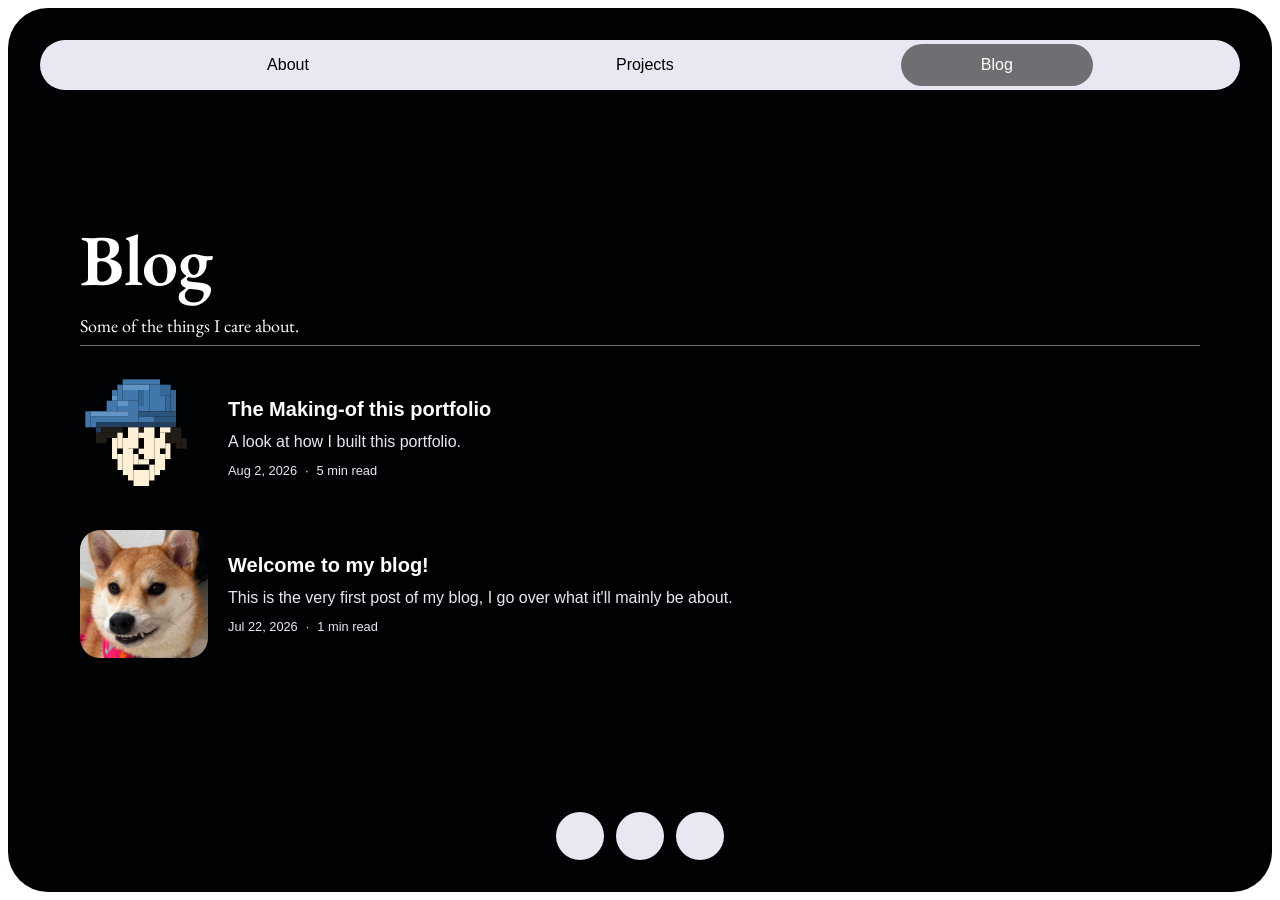
==== blog/index.html @ 0ce238f7 "Update standards in site navigation - navbar/footer" ====
<!DOCTYPE html>
<html lang="en">

<head>
    <meta charset="UTF-8">
    <meta name="viewport" content="width=device-width, initial-scale=1">
    <title>Blog | Denzel Montes-Melendez</title>
    <link rel="icon" href="../assets/icon.svg" type="image/svg+xml">
    <link rel="stylesheet" href="../styles.css">
    <link rel="stylesheet" href="https://cdn.hugeicons.com/font/hgi-stroke-rounded.css">
    <script src="/components.js" defer></script>
</head>

<body>
    <div class="background">
        <site-header></site-header>

        <main class="page-content">
            <section class="blog-page">
                <header class="blog-intro">
                    <h1>Blog</h1>
                    <p>Some of the things I care about.</p>
                </header>

                <div class="blog-list">
                    <a class="blog-entry" href="../posts/making-of-port/">
                        <img class="blog-entry-image" src="../assets/icon.svg" alt="Pixel-art portrait of Denzel Montes-Melendez" width="24" height="24">

                        <div class="blog-entry-content">
                            <h2>The Making-of this portfolio</h2>
                            <p>A look at how I built this portfolio.</p>
                            <div class="blog-entry-meta">
                                <time datetime="2026-08-02">Aug 2, 2026</time>
                                <span>5 min read</span>
                            </div>
                        </div>
                    </a>

                    <a class="blog-entry" href="../posts/first-post/">
                        <img class="blog-entry-image" src="../posts/assets/first-post/thumbnail.jpg" alt="Jolyne, a Shiba Inu" width="1179" height="1469">

                        <div class="blog-entry-content">
                            <h2>Welcome to my blog!</h2>
                            <p>This is the very first post of my blog, I go over what it'll mainly be about.</p>
                            <div class="blog-entry-meta">
                                <time datetime="2026-07-22">Jul 22, 2026</time>
                                <span>1 min read</span>
                            </div>
                        </div>
                    </a>
                </div>
            </section>
        </main>

        <site-footer></site-footer>
    </div>
</body>

</html>
---- styles.css ----
@import url("https://fonts.googleapis.com/css2?family=EB+Garamond:wght@400;600&display=swap");

:root {
  --color-background: #000204;
  --color-control: #e8e8f3;
  --color-hover: #6f6f73;
  --color-card: #202020;
  --color-accent: #9ecae1;
  --color-light: #ffffff;
  --color-dark: #000000;
  --radius-panel: 40px;
  --radius-control: 80px;
  --nav-vertical-gap: 4px;
}

body {
  font-family: -apple-system, BlinkMacSystemFont, "Segoe UI", sans-serif;
}

.background {
  box-sizing: border-box;
  display: flex;
  flex-direction: column;
  min-height: calc(100vh - 16px);
  padding: 32px;
  border-radius: var(--radius-panel);
  color: var(--color-light);
  background-color: var(--color-background);
}

.background a {
  color: var(--color-light);
}

.navbar ul {
  display: flex;
  justify-content: space-evenly;
  margin: 0;
  padding: var(--nav-vertical-gap) 0;
  overflow: hidden;
  border-radius: var(--radius-panel);
  list-style: none;
  background-color: var(--color-control);
}

.navbar li {
  flex: 0 1 10rem;
  margin: 0;
}

.navbar a {
  display: block;
  padding: 12px 80px;
  border-radius: var(--radius-control);
  color: var(--color-dark);
  text-align: center;
  text-decoration: none;
  transition: color 0.2s ease, background-color 0.2s ease;
}

.navbar a:hover {
  color: var(--color-light);
  background-color: var(--color-hover);
}

.navbar a[aria-current="page"] {
  color: var(--color-light);
  background-color: var(--color-hover);
}

.page-content {
  display: flex;
  flex: 1;
  align-items: center;
}

.about-layout {
  display: grid;
  grid-template-columns: minmax(16rem, 20rem) minmax(0, 42rem);
  align-items: center;
  gap: clamp(2.5rem, 6vw, 5rem);
  width: min(100%, 70rem);
  margin: clamp(3rem, 8vh, 5rem) auto;
}

.name,
.about-copy p {
  font-family: "EB Garamond", serif;
}

.name {
  margin: 0 0 1.5rem;
  font-size: clamp(2rem, 4vw, 3.25rem);
  font-weight: 600;
  line-height: 0.9;
  letter-spacing: -0.03em;
}

.name-line {
  display: block;
  white-space: nowrap;
}

.name-muted {
  opacity: 0.35;
}

.profile-image {
  display: block;
  width: min(100%, 18rem);
  aspect-ratio: 1;
  border-radius: 2rem;
  object-fit: cover;
}

.about-copy {
  align-self: end;
  display: grid;
  grid-template-rows: 1fr auto 1fr;
  height: 18rem;
  font-size: 1.125rem;
  line-height: 1.6;
}

.about-copy p {
  align-self: center;
  margin: 0;
  font-weight: 400;
}

.about-copy p + p {
  margin-top: 0;
}

.blog-page {
  width: min(100%, 70rem);
  margin: auto;
}

.blog-intro {
  padding-bottom: 0.5rem;
  border-bottom: 1px solid var(--color-hover);
}

.blog-intro h1,
.blog-intro p {
  margin: 0;
  font-family: "EB Garamond", serif;
}

.blog-intro h1 {
  font-size: clamp(2.5rem, 6vw, 4.5rem);
  font-weight: 600;
}

.blog-intro p {
  margin-top: 0.5rem;
  font-size: 1.125rem;
}

.blog-list {
  margin-top: 1.75rem;
}

.blog-entry {
  display: grid;
  grid-template-columns: 8rem minmax(0, 1fr);
  align-items: center;
  gap: 1.25rem;
  border-radius: 1.25rem;
  text-decoration: none;
}

.blog-entry:focus-visible {
  outline: 2px solid var(--color-accent);
  outline-offset: 0.5rem;
}

.blog-entry + .blog-entry {
  margin-top: 1.75rem;
}

.blog-entry-image {
  display: block;
  width: 8rem;
  height: 8rem;
  border-radius: 1.25rem;
  object-fit: cover;
}

.blog-entry h2,
.blog-entry p {
  margin: 0;
}

.blog-entry h2 {
  font-size: 1.25rem;
}

.blog-entry p {
  margin-top: 0.75rem;
  color: var(--color-control);
}

.blog-entry-meta {
  display: flex;
  gap: 0.5rem;
  margin-top: 0.75rem;
  color: var(--color-control);
  font-size: 0.8rem;
}

.blog-entry-meta span::before {
  content: "·";
  margin-right: 0.5rem;
}

.projects-page {
  width: min(100%, 70rem);
  margin: auto;
}

.projects-intro {
  padding-bottom: 0.5rem;
  border-bottom: 1px solid var(--color-hover);
}

.projects-intro h1,
.projects-intro p {
  margin: 0;
  font-family: "EB Garamond", serif;
}

.projects-intro h1 {
  font-size: clamp(2.5rem, 6vw, 4.5rem);
  font-weight: 600;
}

.projects-intro p {
  margin-top: 0.5rem;
  font-size: 1.125rem;
}

.projects-grid {
  display: grid;
  grid-template-columns: repeat(3, minmax(0, 1fr));
  gap: 1.5rem;
  margin-top: 1.75rem;
}

.project-card {
  display: flex;
  flex-direction: column;
  min-height: 13rem;
  padding: 1.5rem;
  border-radius: 2rem;
  background-color: var(--color-card);
}

.project-card h2,
.project-card p {
  margin: 0;
}

.project-card h2 {
  font-size: 1.25rem;
}

.project-tools {
  margin-top: 0.35rem;
  color: var(--color-accent);
  font-size: 0.8rem;
}

.project-summary {
  margin-top: 1rem;
}

.project-link {
  align-self: flex-start;
  margin-top: auto;
  padding: 0.55rem 1rem;
  border: 1px dashed var(--color-control);
  border-radius: var(--radius-control);
  text-decoration: none;
  transition: color 0.2s ease, background-color 0.2s ease;
}

.project-link:hover {
  color: var(--color-dark);
  background-color: var(--color-control);
}

.post {
  width: min(100%, 45rem);
  margin: auto;
  font-family: "EB Garamond", serif;
}

.post-page {
  position: relative;
}

.background .back-link {
  position: absolute;
  top: 1.5rem;
  left: clamp(0rem, 2vw, 1.5rem);
  display: flex;
  align-items: center;
  gap: 0.5rem;
  padding: 0.65rem 0.9rem;
  border-radius: var(--radius-control);
  color: var(--color-dark);
  background-color: var(--color-control);
  font-size: 0.95rem;
  line-height: 1;
  text-decoration: none;
  transition: color 0.2s ease, background-color 0.2s ease;
}

.background .back-link:hover {
  color: var(--color-light);
  background-color: var(--color-hover);
}

.post-header {
  margin: 0 0 2rem;
}

.post-header h1 {
  margin: 0;
  font-size: clamp(2.5rem, 6vw, 4rem);
  line-height: 1;
}

.post-header time {
  display: block;
  margin-top: 0.75rem;
  color: var(--color-control);
}

.post p {
  margin-inline: 0;
  font-size: 1.125rem;
  line-height: 1.6;
}

.social-navbar {
  display: flex;
  justify-content: center;
  gap: 12px;
  padding-top: 32px;
}

.social-navbar a {
  display: grid;
  width: 48px;
  height: 48px;
  border-radius: 50%;
  place-items: center;
  color: var(--color-background);
  background-color: var(--color-control);
  text-decoration: none;
  transition: color 0.2s ease, background-color 0.2s ease;
}

.social-navbar a:hover {
  color: var(--color-light);
  background-color: var(--color-hover);
}

.social-navbar i {
  font-size: 24px;
}

.navbar a:focus-visible,
.social-navbar a:focus-visible {
  outline: 2px solid var(--color-light);
  outline-offset: 3px;
}

@media (max-width: 48rem) {
  .background {
    padding: 20px;
    border-radius: 24px;
  }

  .navbar ul {
    justify-content: stretch;
  }

  .navbar li {
    flex: 1;
    min-width: 0;
    display: flex;
    justify-content: center;
  }

  .navbar a {
    width: fit-content;
    padding: 10px clamp(12px, 4vw, 20px);
    font-size: 0.9rem;
  }

  .about-layout {
    grid-template-columns: 1fr;
    gap: 2.5rem;
    margin-block: 3rem;
  }

  .name {
    font-size: clamp(2rem, 10vw, 3rem);
  }

  .profile-image {
    width: 100%;
    max-width: 18rem;
  }

  .about-copy {
    display: block;
    height: auto;
  }

  .about-copy p + p {
    margin-top: 1.5rem;
  }

  .blog-page {
    margin-block: 2.5rem;
  }

  .blog-intro h1 {
    font-size: clamp(2.5rem, 12vw, 3.5rem);
  }

  .blog-entry {
    grid-template-columns: 5rem minmax(0, 1fr);
    gap: 1rem;
  }

  .blog-entry-image {
    width: 5rem;
    height: 5rem;
  }

  .projects-page {
    margin-block: 2.5rem;
  }

  .projects-intro h1 {
    font-size: clamp(2.5rem, 12vw, 3.5rem);
  }

  .projects-grid {
    grid-template-columns: 1fr;
  }

  .post-page {
    align-items: flex-start;
    padding-top: 5rem;
  }

  .background .back-link {
    top: 1rem;
    left: 0;
  }

  .post {
    margin: 0 auto 2rem;
  }
}

@media (min-width: 48.01rem) and (max-width: 64rem) {
  .projects-grid {
    grid-template-columns: repeat(2, minmax(0, 1fr));
  }
}
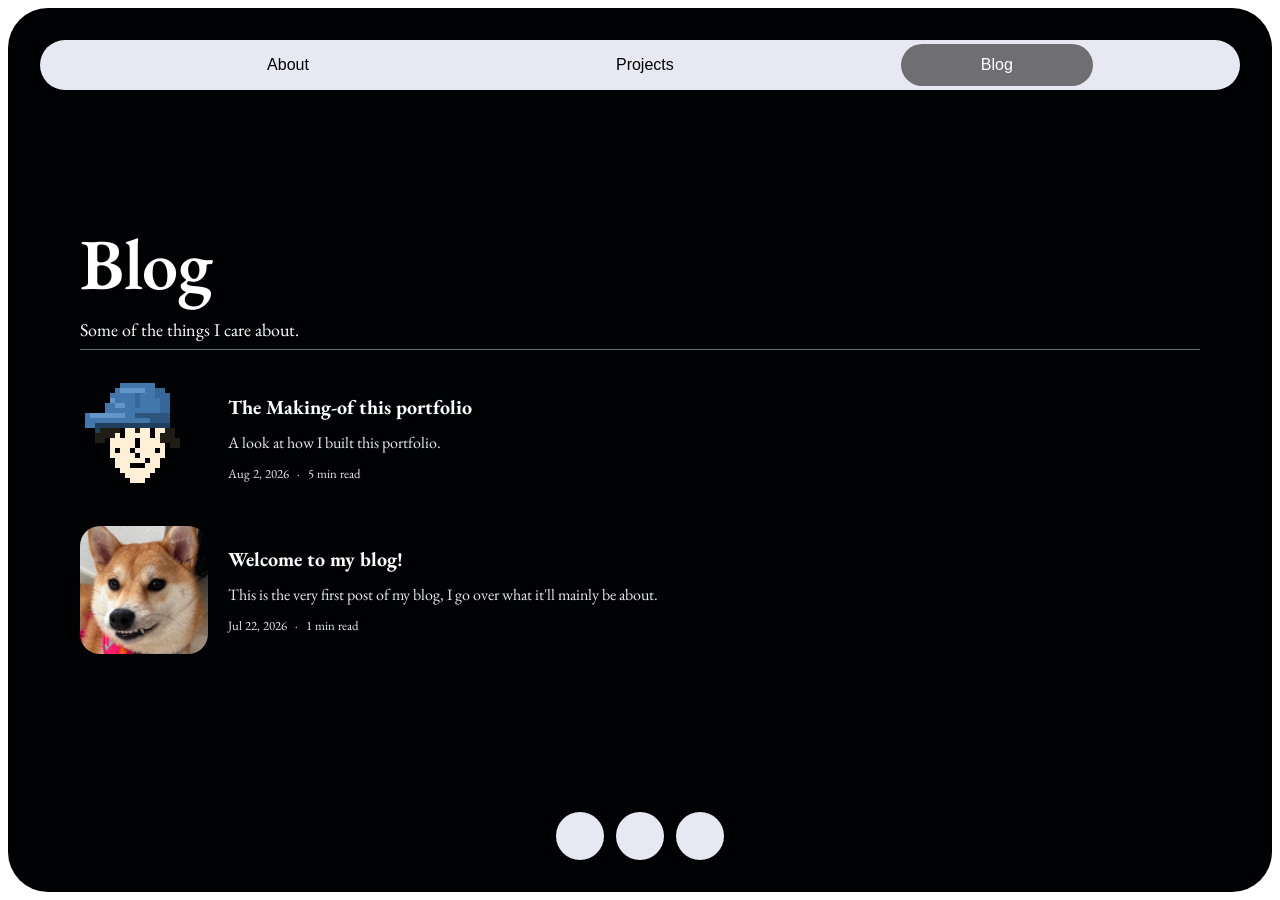
==== commit f787de34: "Add smooth out icon.svg on the Blog section" ====
--- a/blog/index.html
+++ b/blog/index.html
@@ -24,7 +24,9 @@
 
                 <div class="blog-list">
                     <a class="blog-entry" href="../posts/making-of-port/">
-                        <img class="blog-entry-image" src="../assets/icon.svg" alt="Pixel-art portrait of Denzel Montes-Melendez" width="24" height="24">
+                        <img class="blog-entry-image" src="../assets/icon.svg"
+                            alt="Pixel-art portrait of Denzel Montes-Melendez" width="120" height="120"
+                            style="width: 7.5rem; height: 7.5rem; image-rendering: pixelated;">
 
                         <div class="blog-entry-content">
                             <h2>The Making-of this portfolio</h2>
--- a/styles.css
+++ b/styles.css
@@ -168,6 +168,7 @@
   align-items: center;
   gap: 1.25rem;
   border-radius: 1.25rem;
+  font-family: "EB Garamond", serif;
   text-decoration: none;
 }
 
@@ -301,6 +302,29 @@
   position: relative;
 }
 
+.post-layout {
+  height: calc(100vh - 16px);
+  overflow: hidden;
+}
+
+.post-layout .post-page {
+  box-sizing: border-box;
+  align-items: flex-start;
+  min-height: 0;
+  padding-block: 5rem 2rem;
+  overflow-y: auto;
+  overscroll-behavior-y: contain;
+  scrollbar-width: none;
+}
+
+.post-layout .post-page::-webkit-scrollbar {
+  display: none;
+}
+
+.post-layout .post {
+  margin: 0 auto;
+}
+
 .background .back-link {
   position: absolute;
   top: 1.5rem;
@@ -308,7 +332,7 @@
   display: flex;
   align-items: center;
   gap: 0.5rem;
-  padding: 0.65rem 0.9rem;
+  padding: 0.5rem 0.7rem;
   border-radius: var(--radius-control);
   color: var(--color-dark);
   background-color: var(--color-control);
@@ -323,6 +347,10 @@
   background-color: var(--color-hover);
 }
 
+.back-link i {
+  font-size: 1.1rem;
+}
+
 .post-header {
   margin: 0 0 2rem;
 }
@@ -343,6 +371,51 @@
   margin-inline: 0;
   font-size: 1.125rem;
   line-height: 1.6;
+}
+
+.post-mockups {
+  display: grid;
+  grid-template-columns: repeat(3, minmax(0, 1fr));
+  gap: 1rem;
+  margin-block: 2rem;
+}
+
+.post-mockups figure {
+  margin: 0;
+}
+
+.post-mockups img {
+  display: block;
+  width: 100%;
+  height: auto;
+  border-radius: 1.25rem;
+}
+
+.post-mockups figcaption {
+  margin-top: 0.5rem;
+  color: var(--color-control);
+  font-size: 0.9rem;
+  text-align: center;
+}
+
+.color-list {
+  padding: 0;
+  list-style: none;
+}
+
+.color-list li {
+  display: flex;
+  align-items: center;
+  gap: 0.5rem;
+}
+
+.color-list span {
+  flex: 0 0 0.7rem;
+  width: 0.7rem;
+  height: 0.7rem;
+  border: 1px dotted var(--outline);
+  border-radius: 50%;
+  background-color: var(--swatch);
 }
 
 .social-navbar {
